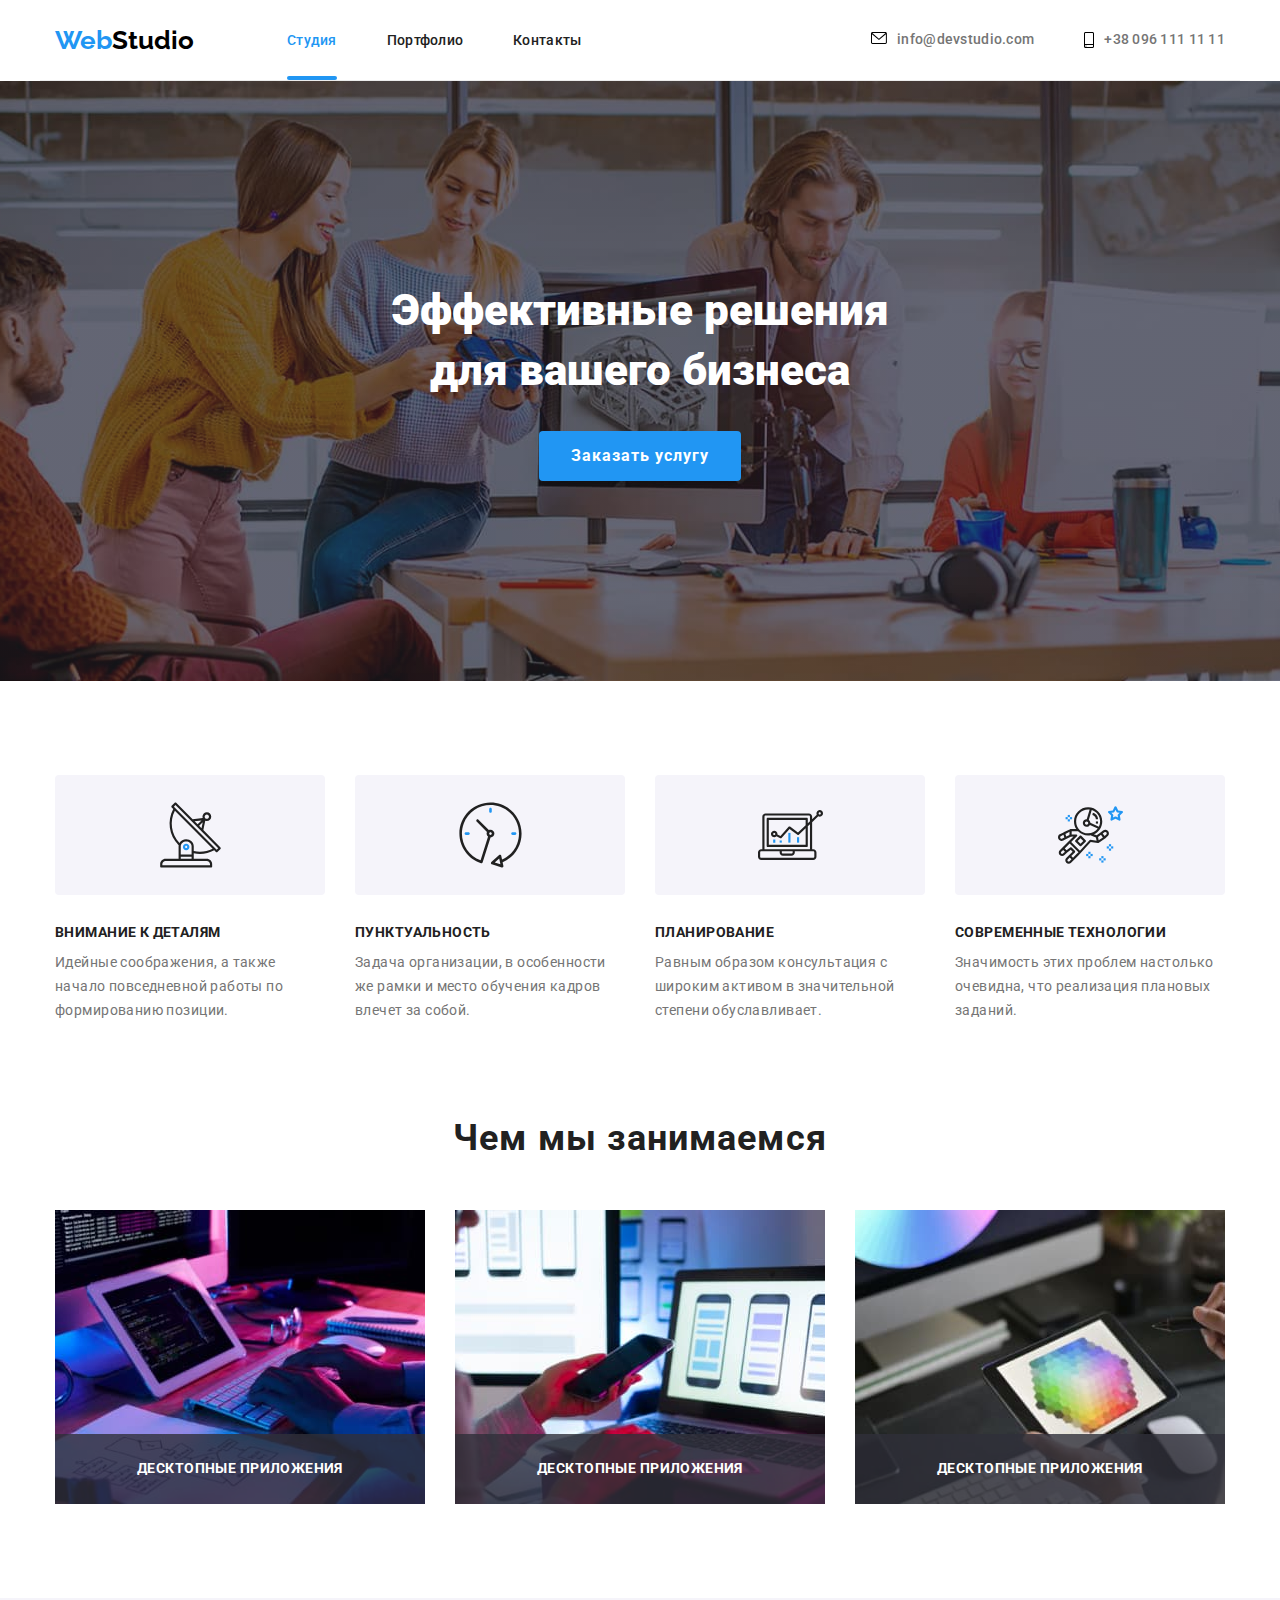
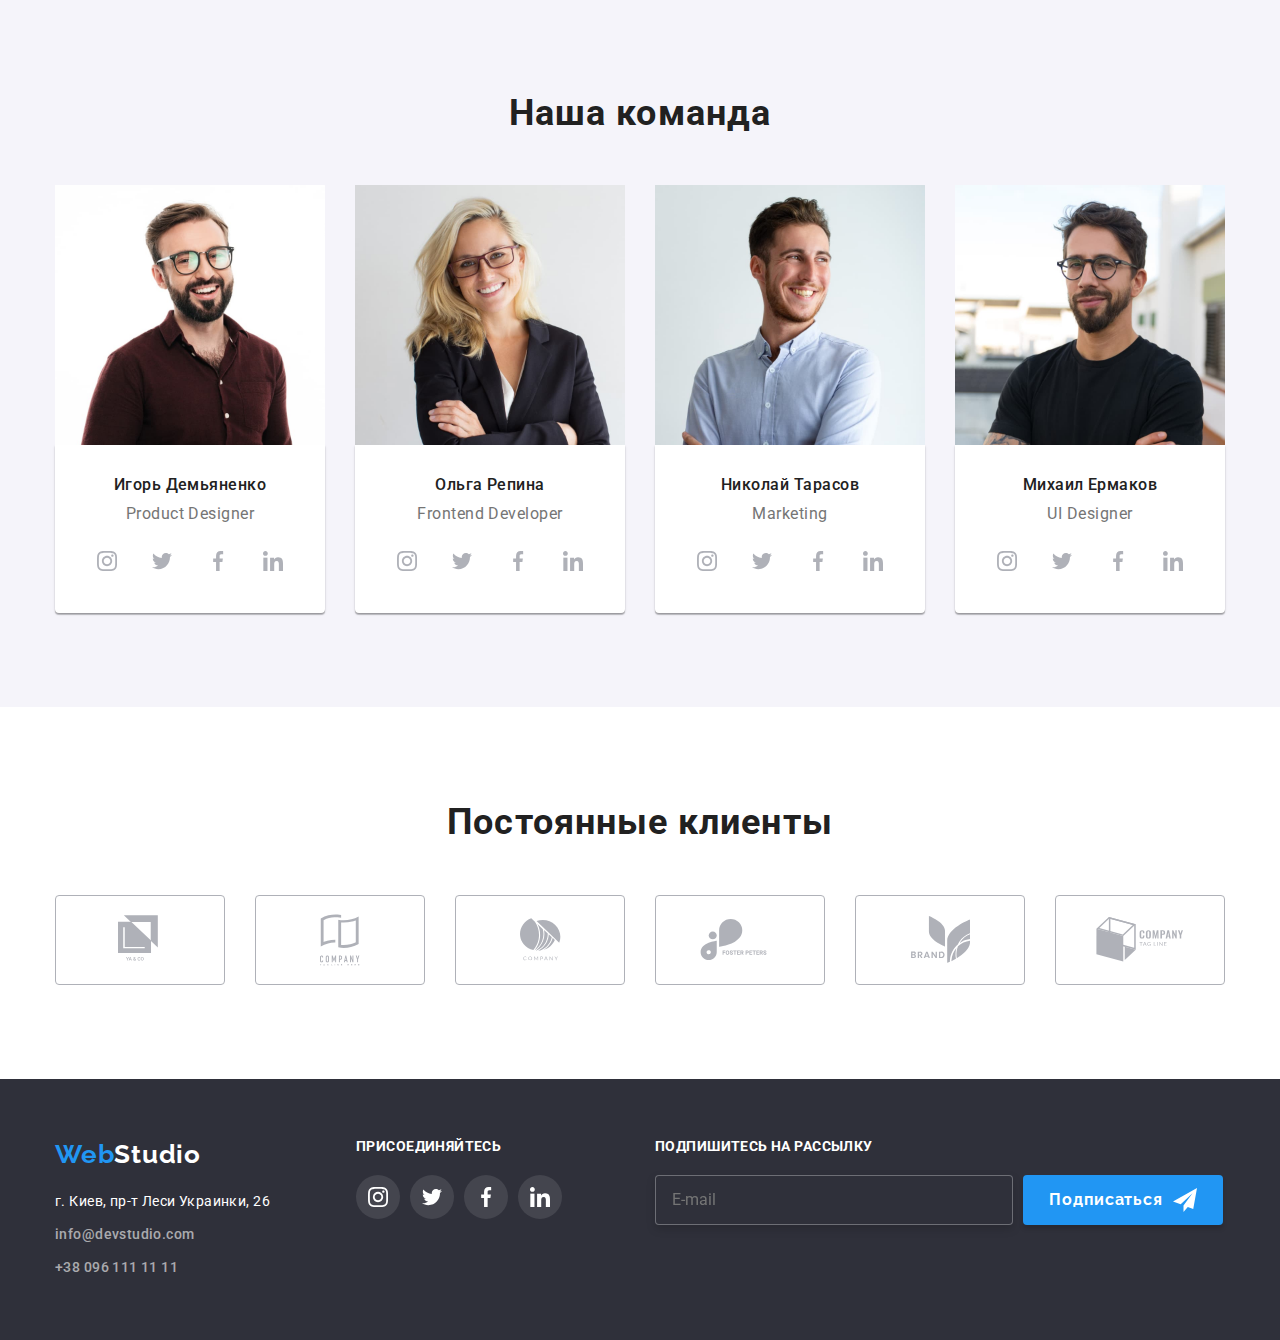
==== index.html @ 54f1629f "Initial commit" ====
<!DOCTYPE html>
<html lang="ru">
  <head>
    <meta charset="UTF-8" />
    <meta http-equiv="X-UA-Compatible" content="IE=edge" />
    <meta name="viewport" content="width=device-width, initial-scale=1.0" />
    <title>WebStudio</title>
    <link rel="stylesheet" href="./modern-normalize.css" />
    <link rel="preconnect" href="https://fonts.gstatic.com" />
    <link rel="preconnect" href="https://fonts.gstatic.com" />
    <link
      href="https://fonts.googleapis.com/css2?family=Raleway:wght@700&family=Roboto:wght@400;500;700;900&display=swap"
      rel="stylesheet"
    />
    <link rel="stylesheet" href="./css/style.css" />
  </head>
  <body>
    <!--Шапка сайта-->
    <!-- /* ====header подчеркивание=== */ -->
    <header class="page-header">
      <div class="container">
        <nav class="header-nav">
          <a href="./index.html" class="logo link">Web<span>Studio</span></a>
          <ul class="site-nav list">
            <li class="site-nav-item active"><a href="./index.html" class="link current"> Студия </a></li>
            <li class="site-nav-item"><a href="./portfolio.html" class="link"> Портфолио </a></li>
            <li class="site-nav-item"><a href="./contacts.html" class="link"> Контакты </a></li>
          </ul>
        </nav>
        <ul class="auth-nav">
          <li class="auth-nav-item">
            <a href="mailto:" class="link current">
              <svg class="icon" width="16" height="12">
                <use href="./imeges/icons.svg#mail"></use>
              </svg>
              info@devstudio.com
            </a>
          </li>
          <li class="auth-nav-item">
            <a href="tel:" class="link">
              <svg class="icon" width="10" height="16">
                <use href="./imeges/icons.svg#tell"></use>
              </svg>
              +38 096 111 11 11
            </a>
          </li>
        </ul>
      </div>
    </header>
    <!-- Основной контейнер -->
    <main>
      <!--Главный заголовок-->
      <section class="hero-section">
        <div class="container">
          <h1 class="hero-title">
            Эффективные решения <br />
            для вашего бизнеса
          </h1>
          <button type="button" class="button primary" data-modal-open>Заказать услугу</button>
        </div>
      </section>
      <!--Описание иконок-->
      <section class="section-work">
        <div class="container">
          <ul class="section-work list">
            <li class="section-work item">
              <div class="section-work-box">
                <svg class="icon" width="65" height="70">
                  <use href="./imeges/icons.svg#antenna"></use>
                </svg>
              </div>
            </li>
            <li class="section-work item">
              <div class="section-work-box">
                <svg class="icon" width="65" height="70">
                  <use href="./imeges/icons.svg#clock"></use>
                </svg>
              </div>
            </li>
            <li class="section-work item">
              <div class="section-work-box">
                <svg class="icon" width="65" height="70">
                  <use href="./imeges/icons.svg#diagram"></use>
                </svg>
              </div>
            </li>
            <li class="section-work item">
              <div class="section-work-box">
                <svg class="icon" width="65" height="70">
                  <use href="./imeges/icons.svg#astronaut"></use>
                </svg>
              </div>
            </li>
          </ul>
          <ul class="section-work list">
            <li class="section-work item">
              <div class="box">
                <h3 class="subtitle">Внимание к деталям</h3>
                <p class="text">Идейные соображения, а также начало повседневной работы по формированию позиции.</p>
              </div>
            </li>
            <li class="section-work item">
              <div class="box">
                <h3 class="subtitle">Пунктуальность</h3>
                <p class="text">Задача организации, в особенности же рамки и место обучения кадров влечет за собой.</p>
              </div>
            </li>
            <li class="section-work item">
              <div class="box">
                <h3 class="subtitle">Планирование</h3>
                <p class="text">Равным образом консультация с широким активом в значительной степени обуславливает.</p>
              </div>
            </li>
            <li class="section-work item">
              <div class="box">
                <h3 class="subtitle">Современные технологии</h3>
                <p class="text">Значимость этих проблем настолько очевидна, что реализация плановых заданий.</p>
              </div>
            </li>
          </ul>
        </div>
      </section>
      <!-- Чем мы занимаемся  -->
      <section class="section-description">
        <div class="container">
          <h2 class="title">Чем мы занимаемся</h2>
          <ul class="description-list">
            <li class="description-list-item">
              <img src="./imeges/photo1.jpg" width="370" height="294" alt="Рабочий стол програмиста" />
              <div class="box-title">
                <p class="box-title-text">Десктопные приложения</p>
              </div>
            </li>
            <li class="description-list-item">
              <img src="./imeges/photo2.jpg" width="370" height="294" alt="Разработчик мобильных приложений" />
              <div class="box-title">
                <p class="box-title-text">Десктопные приложения</p>
              </div>
            </li>
            <li class="description-list-item">
              <img src="./imeges/photo3.jpg" width="370" height="294" alt="Веб-дизайнер с планшетом" />
              <div class="box-title">
                <p class="box-title-text">Десктопные приложения</p>
              </div>
            </li>
          </ul>
        </div>
      </section>
      <!--Наша команда-->
      <section class="section-teem">
        <div class="container">
          <h2 class="title">Наша команда</h2>
          <ul class="teem-list">
            <li class="teem-list-item">
              <img class="img" src="./imeges/igor.jpg" width="270" height="260" alt="Игорь Демьяненко" />
              <div class="teem-list-wrapper">
                <h3 class="subtitle">Игорь Демьяненко</h3>
                <p class="text">Product Designer</p>
                <ul class="list">
                  <li class="item">
                    <a href="https://www.instagram.com/?hl=ru" class="link">
                      <svg class="icon" width="20" height="20">
                        <use href="./imeges/icons.svg#instagram"></use>
                      </svg>
                    </a>
                  </li>
                  <li class="item">
                    <a href="https://twitter.com/?lang=ru" class="link">
                      <svg class="icon" width="20" height="20">
                        <use href="./imeges/icons.svg#twitter"></use>
                      </svg>
                    </a>
                  </li>
                  <li class="item">
                    <a href="https://www.facebook.com/profile.php?id=100006098501438" class="link">
                      <svg class="icon" width="20" height="20">
                        <use href="./imeges/icons.svg#facebook"></use>
                      </svg>
                    </a>
                  </li>
                  <li class="item">
                    <a href="https://www.linkedin.com/learning?trk=homepage-learning_nav-header-logo" class="link">
                      <svg class="icon" width="20" height="20">
                        <use href="./imeges/icons.svg#linkedin"></use>
                      </svg>
                    </a>
                  </li>
                </ul>
              </div>
            </li>
            <li class="teem-list-item">
              <img class="img" src="./imeges/olga.jpg" width="270" height="260" alt="Ольга Репина" />
              <div class="teem-list-wrapper">
                <h3 class="subtitle">Ольга Репина</h3>
                <p class="text">Frontend Developer</p>
                <ul class="list">
                  <li class="item">
                    <a href="" class="link">
                      <svg class="icon" width="20" height="20">
                        <use href="./imeges/icons.svg#instagram"></use>
                      </svg>
                    </a>
                  </li>
                  <li class="item">
                    <a href="" class="link">
                      <svg class="icon" width="20" height="20">
                        <use href="./imeges/icons.svg#twitter"></use>
                      </svg>
                    </a>
                  </li>
                  <li class="item">
                    <a href="" class="link">
                      <svg class="icon" width="20" height="20">
                        <use href="./imeges/icons.svg#facebook"></use>
                      </svg>
                    </a>
                  </li>
                  <li class="item">
                    <a href="" class="link">
                      <svg class="icon" width="20" height="20">
                        <use href="./imeges/icons.svg#linkedin"></use>
                      </svg>
                    </a>
                  </li>
                </ul>
              </div>
            </li>
            <li class="teem-list-item">
              <img class="img" src="./imeges/nickolay.jpg" width="270" height="260" alt="Николай Тарасов" />
              <div class="teem-list-wrapper">
                <h3 class="subtitle">Николай Тарасов</h3>
                <p class="text">Marketing</p>
                <ul class="list">
                  <li class="item">
                    <a href="" class="link">
                      <svg class="icon" width="20" height="20">
                        <use href="./imeges/icons.svg#instagram"></use>
                      </svg>
                    </a>
                  </li>
                  <li class="item">
                    <a href="" class="link">
                      <svg class="icon" width="20" height="20">
                        <use href="./imeges/icons.svg#twitter"></use>
                      </svg>
                    </a>
                  </li>
                  <li class="item">
                    <a href="" class="link">
                      <svg class="icon" width="20" height="20">
                        <use href="./imeges/icons.svg#facebook"></use>
                      </svg>
                    </a>
                  </li>
                  <li class="item">
                    <a href="" class="link">
                      <svg class="icon" width="20" height="20">
                        <use href="./imeges/icons.svg#linkedin"></use>
                      </svg>
                    </a>
                  </li>
                </ul>
              </div>
            </li>
            <li class="teem-list-item">
              <img class="img" src="./imeges/misha.jpg" width="270" height="260" alt="Михаил Ермаков" />
              <div class="teem-list-wrapper">
                <h3 class="subtitle">Михаил Ермаков</h3>
                <p class="text">UI Designer</p>
                <ul class="list">
                  <li class="item">
                    <a href="" class="link">
                      <svg class="icon" width="20" height="20">
                        <use href="./imeges/icons.svg#instagram"></use>
                      </svg>
                    </a>
                  </li>
                  <li class="item">
                    <a href="" class="link">
                      <svg class="icon" width="20" height="20">
                        <use href="./imeges/icons.svg#twitter"></use>
                      </svg>
                    </a>
                  </li>
                  <li class="item">
                    <a href="" class="link">
                      <svg class="icon" width="20" height="20">
                        <use href="./imeges/icons.svg#facebook"></use>
                      </svg>
                    </a>
                  </li>
                  <li class="item">
                    <a href="" class="link">
                      <svg class="icon" width="20" height="20">
                        <use href="./imeges/icons.svg#linkedin"></use>
                      </svg>
                    </a>
                  </li>
                </ul>
              </div>
            </li>
          </ul>
        </div>
      </section>
      <!-- Постоянные клиенты -->
      <section class="section-clients">
        <div class="container">
          <h2 class="title">Постоянные клиенты</h2>
          <ul class="list">
            <li class="item">
              <a href="" class="link">
                <svg class="icon" width="44" height="49">
                  <use href="./imeges/icons.svg#logo1"></use>
                </svg>
              </a>
            </li>
            <li class="item">
              <a href="" class="link">
                <svg class="icon" width="40" height="52">
                  <use href="./imeges/icons.svg#logo2"></use>
                </svg>
              </a>
            </li>
            <li class="item">
              <a href="" class="link">
                <svg class="icon" width="41" height="43">
                  <use href="./imeges/icons.svg#logo3"></use>
                </svg>
              </a>
            </li>
            <li class="item">
              <a href="" class="link">
                <svg class="icon" width="80" height="42">
                  <use href="./imeges/icons.svg#logo4"></use>
                </svg>
              </a>
            </li>
            <li class="item">
              <a href="" class="link">
                <svg class="icon" width="59" height="47">
                  <use href="./imeges/icons.svg#logo5"></use>
                </svg>
              </a>
            </li>
            <li class="item">
              <a href="" class="link">
                <svg class="icon" width="88" height="45">
                  <use href="./imeges/icons.svg#logo6"></use>
                </svg>
              </a>
            </li>
          </ul>
        </div>
      </section>
    </main>
    <!-- Футер -->
    <footer class="page-footer">
      <div class="container">
        <div class="address-box">
          <a href="./index.html" class="logo link">Web<span>Studio</span></a>
          <address class="address-footer">г. Киев, пр-т Леси Украинки, 26</address>
          <ul class="auth-nav-footer list">
            <li class="auth-nav item"><a href="mailto:" class="link"> info@devstudio.com </a></li>
            <li class="auth-nav item"><a href="tel:" class="link"> +38 096 111 11 11 </a></li>
          </ul>
        </div>
        <div class="link-box">
          <p class="text">присоединяйтесь</p>
          <ul class="list">
            <li class="item">
              <a href="" class="link">
                <svg class="icon" width="20" height="20">
                  <use href="./imeges/icons.svg#instagram"></use>
                </svg>
              </a>
            </li>
            <li class="item">
              <a href="" class="link">
                <svg class="icon" width="20" height="20">
                  <use href="./imeges/icons.svg#twitter"></use>
                </svg>
              </a>
            </li>
            <li class="item">
              <a href="" class="link">
                <svg class="icon" width="20" height="20">
                  <use href="./imeges/icons.svg#facebook"></use>
                </svg>
              </a>
            </li>
            <li class="item">
              <a href="" class="link">
                <svg class="icon" width="20" height="20">
                  <use href="./imeges/icons.svg#linkedin"></use>
                </svg>
              </a>
            </li>
          </ul>
        </div>
        <div class="footer-mail">
          <h2 class="footer-mail-text">Подпишитесь на рассылку</h2>
          <form class="footer-form-imput">
            <div class="footer-mail-imput-button">
              <label>
                <input class="footer-mail-imput" type="text" name="username" placeholder="E-mail" />
              </label>
            </div>
            <div>
              <button type="submit" class="footer-form-btn">
                <span>Подписаться</span>
                <svg class="icon-footer-btn" width="24" height="24">
                  <use href="./imeges/icons.svg#icon-icon-send"></use>
                </svg>
              </button>
            </div>
          </form>
        </div>
      </div>
    </footer>

    <!-- ========== -->
    <div class="backdrop is-hidden" data-modal>
      <div class="modal">
        <button type="button" class="modal-close-btn" data-modal-close>
          <svg class="icon" width="18" height="18">
            <use href="./svg/sprite.svg#icon-close-black-18dp-2-1"></use>
          </svg>
        </button>
        <form class="modal-form">
          <span class="modal-text">Оставьте свои данные, мы вам перезвоним</span>
          <label class="modal-form-field">
            Имя
            <span class="modal-form-input-wrapper">
              <input name="user-name" class="modal-form-input" type="text" />
              <svg class="modal-form-icon">
                <use href="./imeges/icons.svg#icon-menform"></use>
              </svg>
            </span>
          </label>
          <label class="modal-form-field">
            Телефон
            <span class="modal-form-input-wrapper">
              <input name="user-phone" class="modal-form-input" type="tel" />
              <svg class="modal-form-icon">
                <use href="./imeges/icons.svg#icon-telform"></use>
              </svg>
            </span>
          </label>
          <label class="modal-form-field">
            Почта
            <span class="modal-form-input-wrapper">
              <input name="email" class="modal-form-input" type="email" />
              <svg class="modal-form-icon">
                <use href="./imeges/icons.svg#icon-mainform"></use>
              </svg>
            </span>
          </label>
          <label class="modal-form-field">
            Комментарий
            <textarea name="user-message" class="modal-form-message" placeholder="Введите текст"></textarea>
          </label>

          <div class="box-all">
            <input id="user-term" type="checkbox" name="user-term" class="modal-form-term visually-hidden" />
            <label class="modal-form-term-desc" for="user-term">
              Соглашаюсь с рассылкой и принимаю
              <a href="" class="modal-form-term-desc-link">Условия договора</a>
            </label>
          </div>

          <button type="submit" class="modal-form-btn">Отправить</button>
        </form>
      </div>
    </div>
    <script src="./js/modal.js"></script>
  </body>
</html>
---- css/style.css ----
:root {
  --primery-color-text: #757575;
  --title-text-color: #212121;
  --link-color: #212121;
  --bg-link-color: #f5f4fa;
  --hover-link-color: #ffffff;
  --bg-hover-link-color: #2196f3;
  --accent-color: #2196f3;
}

/* общие стили */
body {
  background-color: #ffffff;
  color: var(--primery-color-text);
  font-family: 'Roboto', sans-serif;
  font-style: normal;
}

h1,
h2,
h3,
h4,
h5,
h6,
p {
  margin: 0;
}

ul,
ol {
  margin: 0;
  padding: 0;
}

.link {
  text-decoration: none;
}

.list {
  list-style: none;
}

img {
  display: block;
}

button {
  cursor: pointer;
  font-family: inherit;
  color: var(--link-color);
  background: var(--bg-link-color);
  font-family: 'Roboto', sans-serif;
  border: 0px;
}

li {
  list-style: none;
}

a:hover {
  text-decoration: none;
}

.container {
  width: 1200px;
  margin: 0 auto;
  padding: 0 15px;
}

.visually-hidden {
  position: absolute !important;
  clip: rect(1px 1px 1px 1px);
  clip: rect(1px, 1px, 1px, 1px);
  padding: 0 !important;
  border: 0 !important;
  height: 1px !important;
  width: 1px !important;
  overflow: hidden;
}

/* =============header====== */
.page-header .container {
  display: flex;
  justify-content: space-between;
  align-items: center;
  /* padding-top: 24px;
  padding-bottom: 24px; */
  border-bottom: 1px solid #ECECEC;
}

.auth-nav .icon {
  display: flex;
  margin-right: 10px;
}

.auth-nav .link {
  display: flex;
}

.container .header-nav {
  display: flex;
  align-items: center;
}

.auth-nav .auth-nav-item {
  display: flex;
}

.site-nav-item:not(:last-child) {
  margin-right: 50px;
}

.auth-nav-item:not(:first-child) {
  margin-left: 50px;
}

.page-header .header-nav {
  display: flex;
}

.page-header .site-nav {
  display: flex;
}

.page-header .auth-nav  {
  display: flex;
}
.site-nav-item {
  position: relative;
  padding: 31px 0;
}
/* ====header подчеркивание=== */
.site-nav-item.active::after {
  content: "";
  position: absolute;
  bottom: 0;
  /* top: 100%; */
  left: 0;
  width: 100%;
  height: 4px;
  background-color: #2196f3;
  border-radius: 4px;
}


.page-header .logo {
  color: #2196f3;
  font-family: "Raleway", sans-serif;
  font-weight: bold;
  font-size: 26px;
  line-height: 1.19;
  margin-right: 93px;
}

.page-header .logo span {
  color: black;
  font-family: "Raleway", sans-serif;
}

.site-nav .link {
  color: var(--link-color);
  font-weight: 500;
  font-size: 14px;
  line-height: 1.06;
  letter-spacing: 0.02em;
}

.site-nav .link:hover,
.site-nav .link:focus {
  color: var(--accent-color);
}

.site-nav .link.current {
  color: var(--accent-color);
}

.auth-nav .link {
  color: #757575;
  font-weight: 500;
  font-size: 14px;
  line-height: 1.06;
  letter-spacing: 0.02em;
}

.auth-nav .link:hover,
.auth-nav .link:focus {
  color: var(--accent-color);
}

.auth-nav .link:hover,
.auth-nav .link:focus {
  fill: var(--accent-color);
}

/* ===========Футер====== */
.page-footer {
  background: #2f303a;
}

.page-footer .container {
  display: flex;
  padding-top: 60px;
  padding-bottom: 60px;
}

.page-footer .address-box {
  margin-right: 86px;
}

.link-box .list {
  display: flex;
}


.link-box .link {
  display: flex;
  display: flex;
  width: 44px;
  height: 44px;
  justify-content: center;
  align-items: center;
  background-color: rgba(255, 255, 255, 0.1);
  border-radius: 50%;
  transition: all 250ms cubic-bezier(0.4, 0, 0.2, 1);
}

.link-box .link:hover,
.link-box .link:focus {
  background-color: var(--accent-color);
}
.link-box {
  margin-right: 93px;
}

.link-box .icon {
  fill: #FFFFFF;
  }

.link-box .item:not(:last-child) {
  margin-right: 10px;
}

.link-box .text {
  font-weight: bold;
  font-size: 14px;
  line-height: 1.14;
  letter-spacing: 0.03em;
  text-transform: uppercase;
  color: #FFFFFF;
  margin-bottom: 20px;
}

.page-footer .auth-nav.item:not(:last-child) {
  margin-bottom: 9px;
}

.page-footer .address-footer {
  font-style: normal;
  font-size: 14px;
  line-height: 1.71;
  letter-spacing: 0.03em;
  color: #ffffff;
  margin-bottom: 9px;
}

.page-footer .link {
  font-size: 14px;
  line-height: 1.71;
  letter-spacing: 0.03em;
  color: rgba(255, 255, 255, 0.6);
}

.auth-nav-footer .link:hover,
.auth-nav-footer .link:focus {
  color: var(--accent-color);
}

.page-footer .logo {
  display: block;
  font-family: "Raleway",
  sans-serif;
  font-weight: bold;
  font-size: 26px;
  line-height: 1.2;
  letter-spacing: 0.03em;
  color: #2196f3;
  margin-bottom: 20px;
}

.page-footer span {
  color: #ffffff;
  font-family: "Raleway", sans-serif;
}

/* ====Основной контент студия=====*/

/* ======Главный заголовок =======*/
.hero-section {
  background-color: #2f303a;
  background-image:linear-gradient(rgba(47, 48, 58, 0.4),
  rgba(47, 48, 58, 0.4)), url("../imeges/bg-hero.jpg");
  background-repeat: no-repeat;
  background-position: center;
}

.hero-section .container {
  padding-top: 200px;
  padding-bottom: 200px;
}

.container .button.primary {
  display: block;
  margin-top: 30px;
  margin-left: auto;
  margin-right: auto;
}

.hero-section .hero-title {
  font-style: normal;
  font-weight: 900;
  font-size: 44px;
  line-height: 1.36;
  text-align: center;
  color: #ffffff;
}

.button.primary {
  font-family: "Roboto", sans-serif;
  font-style: normal;
  font-weight: 700;
  font-size: 16px;
  line-height: 1.87;
  letter-spacing: 0.06em;
  color: var(--hover-link-color);
  background: var(--accent-color);
  box-shadow: 0px 4px 4px rgba(0, 0, 0, 0.15);
  border: 0px;
  border-radius: 4px;
  padding: 10px 32px;
  transition: all 250ms cubic-bezier(0.4, 0, 0.2, 1);
}
/* =======Главный заголовок =======*/



/* =====Описание деятельности======== */
.section-work .section-work-box {
  display: flex;
  justify-content:center;
  align-items: center;
  width: 270px;
  height: 120px;
  background: #F5F4FA;
  border-radius: 4px;
  margin-bottom: 30px;
}
.section-work .container {
  padding-bottom: 94px;
  padding-top: 94px;
}

.section-work .section-work.list {
  display: flex;
  justify-content:space-between;
  align-items: center;
}

.section-work .section-work.item {
  width: 270px;
}

.section-work .subtitle {
  font-weight: 700;
  font-size: 14px;
  line-height: 1.14;
  letter-spacing: 0.03em;
  text-transform: uppercase;
  color: var(--title-text-color);
  margin-bottom: 10px;
}

.section-work .text {
  font-size: 14px;
  line-height: 1.71;
  letter-spacing: 0.03em;
  color: var(--primery-color-text);
}
/* =======Описание иконок========= */



/* ============Чем мы занимаемся====== */
/* ========анимацмя =========== */
.box-title {
  position: absolute;
  padding: 27px 0;
  color: #FFFFFF;
  background: rgba(47, 48, 58, 0.8);
  width: 100%;
  bottom: 0;

}

.description-list-item {
  position: relative;
}

.section-description .description-list {
  display: flex;
  justify-content:space-between;
  padding-bottom: 94px;
}

.box-title-text {
  font-weight: 700;
  font-size: 14px;
  line-height: 1.14;
  text-align: center;
  letter-spacing: 0.03em;
  text-transform: uppercase;
  }

/* ======анимация======== */
.section-description .title {
  font-weight: 700;
  font-size: 36px;
  line-height: 1.2;
  text-align: center;
  letter-spacing: 0.03em;
  color: var(--title-text-color);
  margin-bottom: 50px;
}
/* =========Чем мы занимаемся====== */



/* ==========Наша команда============= */
.section-teem {
  background-color: #F5F4FA;
}

.section-teem .container {
  padding-top: 94px;
  padding-bottom: 94px;
}

.section-teem .teem-list-wrapper{
  background: #FFFFFF;
  box-shadow: 0px 1px 3px rgba(0, 0, 0, 0.12),
  0px 1px 1px rgba(0, 0, 0, 0.14),
  0px 2px 1px rgba(0, 0, 0, 0.2);
  border-radius: 0px 0px 4px 4px;
}

.section-teem .teem-list-wrapper {
  padding: 30px;
}

.teem-list-wrapper .icon {
  fill: #afb1b8;
}

.teem-list-wrapper .list {
  display: flex;
  justify-content: space-between;
}


.teem-list-wrapper .item:hover .icon {
  fill: #FFFFFF;
}

.teem-list-wrapper .link:hover {
  background-color: var(--accent-color);
}

.teem-list-wrapper .link:focus {
  background-color: var(--accent-color);
}

.teem-list-wrapper .item:focus .icon {
    fill: #FFFFFF;
}

.teem-list-wrapper .link {
  display: flex;
  width: 44px;
  height: 44px;
  justify-content: center;
  align-items: center;
  border-radius: 50%;
  transition: all 250ms cubic-bezier(0.4, 0, 0.2, 1);
}

.section-teem .teem-list {
  display: flex;
  justify-content: space-between;
  flex-wrap: wrap;
}

.section-teem .title {
  font-weight: 700;
  font-size: 36px;
  line-height: 1.2;
  text-align: center;
  letter-spacing: 0.03em;
  color: var(--title-text-color);
  margin-bottom: 50px;
}

.section-teem .subtitle {
  font-weight: 500;
  font-size: 16px;
  line-height: 1.2;
  letter-spacing: 0.03em;
  color: var(--title-text-color);
  margin-bottom: 10px;
  text-align: center;
}

.section-teem .text {
  font-weight: 400;
  font-size: 16px;
  line-height: 1.2;
  letter-spacing: 0.03em;
  color: var(--primery-color-text);
  text-align: center;
  margin-bottom: 16px;
}
/*=============Наша команда========= */



/* =====Постоянные клиенты===== */

.section-clients .list {
  display: flex;
  justify-content: space-between;
}

.section-clients .item{
  display: flex;
}

.section-clients .icon {
  fill:#afb1b8;
  transition: all 250ms cubic-bezier(0.4, 0, 0.2, 1);

}

.section-clients .link:hover {
  border: 1px solid var(--accent-color);
  }

.section-clients .link:hover .icon {
  fill: var(--accent-color);transition: all 250ms cubic-bezier(0.4, 0, 0.2, 1);

  
}

.section-clients .link:focus {
  border: 1px solid var(--accent-color);
  
}

.section-clients .link:focus .icon {
  fill: var(--accent-color);
  
  }

.section-clients .link {
  display: flex;
  width: 170px;
  height: 90px;
  justify-content: center;
  align-items: center;
  border: 1px solid #AFB1B8;
  border-radius: 4px;
  transition: all 250ms cubic-bezier(0.4, 0, 0.2, 1);
}

.section-clients .container {
  margin-bottom: 94px;
  margin-top: 94px;
}

.section-clients .title {
  font-weight: 700;
  font-size: 36px;
  line-height: 1.2;
  text-align: center;
  letter-spacing: 0.03em;
  color: var(--title-text-color);
  margin-bottom: 50px;
  }
/* ========Постоянные клиенты==== */











/* ===Контент Портфолио===== */

/* ======Фильтр портфолио============ */

.portfolio-filter .portfolio-filter-list {
  display: flex;
  justify-content: center;
}

.portfolio-filter .container {
  margin-top: 94px;
  margin-bottom: 50px;
}

.portfolio-filter .portfolio-filter-list-item:not(:last-child) {
  margin-right: 8px;
}

.button.secondary {
  font-weight: 500;
  font-size: 16px;
  line-height: 1.62;
  text-align: center;
  border-radius: 4px;
  color: var(--link-color);
  background: var(--bg-link-color);
  border: 0px;
  padding: 6px 22px;
  transition: all 250ms cubic-bezier(0.4, 0, 0.2, 1);
}

.button.secondary:hover,
.button.secondary:focus {
  background: var(--accent-color);
  box-shadow: 0px 3px 1px rgba(0, 0, 0, 0.1), 0px 1px 2px rgba(0, 0, 0, 0.08),
    0px 2px 2px rgba(0, 0, 0, 0.12);
  color: var(--hover-link-color);
}
/* ======Фильтр портфолио======== */




/* ========Карточки========== */
/* ======АНИМАЦИЯ КАРТОЧЕК ПОРТФОЛИО */

.wrapper {
  position: relative;
  overflow: hidden;
}

a:hover .portfolio-work-wrapper,
a:focus .portfolio-work-wrapper {
  transform: translateY(0);
  
}
.portfolio-work-wrapper {
  display: flex;
  top: 0;
  width: 100%;
  height: 294px;
  position: absolute;
  font-weight: 400;
  font-size: 18px;
  line-height: 1.55;
  padding: 0 24px;
  color: var(--hover-link-color);
  background-color: rgba(33, 155, 243, 0.9);
  transition: all 250ms cubic-bezier(0.4, 0, 0.2, 1);
  transform: translateY(100%); 
  align-items: center;
}
.line {
  padding: 20px 24px;
  border: 1px solid #EEEEEE;
  border-top: none;

}

/* =====АНИМАЦИЯ КАРТОЧЕК ПОРТФОЛИО КОНЕЦ== */

.portfolio-work .portfolio-work-list {
  display: flex;
  flex-wrap: wrap;
  margin-top: -30px;
  margin-left: -30px;
}

.portfolio-work .portfolio-work-list-item:hover,
.portfolio-work .portfolio-work-list-item:hover {
  box-shadow: 0px 1px 1px rgba(0, 0, 0, 0.12),
  0px 4px 4px rgba(0, 0, 0, 0.06),
  1px 4px 6px rgba(0, 0, 0, 0.16);
}

.portfolio-work .portfolio-work-list-item {
  display: block;
  margin-top: 30px;
  margin-left: 30px;
  width: calc(100% / 3 - 30px);
  position: relative;
}
.portfolio-work {
  padding: 94px 0;

}

.portfolio-work .portfolio-work-wrapper {
  padding: 20px 24px;
  border: 1px solid #EEEEEE;
  border-top: none;
}

.portfolio-work .subtitle {
  font-weight: 700;
  font-size: 18px;
  line-height: 2;
  letter-spacing: 0.06em;
  color: var(--title-text-color);
  margin-bottom: 4px;
}

.portfolio-work .text {
  font-family: Roboto;
  font-style: normal;
  font-weight: normal;
  font-size: 16px;
  line-height: 1.87;
  letter-spacing: 0.03em;
  color: var(--primery-color-text);
}
 /* ========Карточки==== */


 /* ======АНИМАЦИЯ КНОПКИ====== */
  .backdrop {
   position: fixed;
   top: 0;
   left: 0;
   width: 100vw;
   height: 100vh;
   background-color: rgba(0, 0, 0, 0.5); 
   transition: all 500ms linear;
   } 

  .modal {
    background-color: #FFFFFF;
    position: absolute;
    top: 50%;
    left: 50%;
    transform: translate(-50%, -50%);
    width: 528px;
    height: 581px;
    background: #FFFFFF;
    box-shadow: 0px 1px 3px rgba(0, 0, 0, 0.12),
    0px 1px 1px rgba(0, 0, 0, 0.14),
    0px 2px 1px rgba(0, 0, 0, 0.2);
    border-radius: 4px;
  }
  .modal-close-btn {
    position: absolute;
    top: 8px;
    right: 8px;
    width: 30px;
    height: 30px;
    background-color: #FFFFFF;
    border: 1px solid rgba(0, 0, 0, 0.1);
    border-radius: 50%;
    cursor: pointer;
    display: flex;
    justify-content: center;
    align-items: center; 
}
 .modal-close-btn:hover,
 .modal-close-btn:focus {
   fill: var(--bg-hover-link-color);
 }

  .is-hidden {
    opacity: 0;
    pointer-events: none;
  }
  /* ====АНИМАЦИЯ КНОПКИ КОНЕЦ===== */

  /* ========кнопка формы===== */

.modal-text {
  font-weight: 700;
  font-size: 20px;
  line-height: 23px;
  text-align: center;
  letter-spacing: 0.03em;
  margin-bottom: 12px;

  color: #212121;
}

  .backdrop {
    position: fixed;
    top: 0;
    left: 0;
    width: 100vw;
    height: 100vh;
    background-color: rgba(0, 0, 0, 0.5);

    transition: all 500ms linear;
  }

  .modal {
    position: absolute;
    top: 50%;
    left: 50%;
    transform: translate(-50%, -50%);
    width: 528px;
    height: 581px;
    background-color: #ffffff;
    box-shadow: 0px 1px 3px rgba(0, 0, 0, 0.12), 0px 1px 1px rgba(0, 0, 0, 0.14),
      0px 2px 1px rgba(0, 0, 0, 0.2);
    border-radius: 4px;
    padding: 40px;
  }

  .modal-close-btn {
    position: absolute;
    top: 8px;
    right: 8px;
    width: 30px;
    height: 30px;
    background-color: #FFFFFF;
    border: 1px solid rgba(0, 0, 0, 0.1);
    border-radius: 50%;
    cursor: pointer;
    display: flex;
    justify-content: center;
    align-items: center;
    cursor: pointer;
    
  }

  .is-hidden {
    opacity: 0;
    visibility: hidden;
    pointer-events: none;
  }

  .modal-form {
    display: flex;
    flex-direction: column;
    
  }

  .modal-form-field {
   margin: 5px;
   font-family: Roboto;
   font-style: normal;
   font-weight: normal;
   font-size: 12px;
   line-height: 1.7;
  letter-spacing: 0.01em;
  color: #757575;
  }

  .modal-form-input:hover {
    
  }

  .modal-form-input {
    width: 100%;
    height: 40px;
    border: 1px solid rgba(33, 33, 33, 0.2);
    border-radius: 4px;
    padding-left: 42px;

    transition: border-color 250ms linear;
  }

  .modal-form-input:focus {
    outline: none;
    border-color: var(--accent-color);
  }

  .modal-form-input-wrapper {
    display: block;
    position: relative;
    margin-top: 4px;
  }

  .modal-form-icon {
    position: absolute;
    top: 50%;
    left: 12px;
    transform: translateY(-50%);
    display: block;
    width: 13px;
    height: 13px;
    transition: background-color 250ms linear;
  }
   /* .modal-form-icon:hover {
     fill: var(--bg-hover-link-color);
   } */

   .modal-form-input:focus + .modal-form-icon,
   .modal-form-input:hover + .modal-form-icon {
    fill: var(--bg-hover-link-color);
  }

  .modal-form-message {
    width: 100%;
    height: 120px;
    border: 1px solid rgba(33, 33, 33, 0.2);
    border-radius: 4px;
    padding: 12px 16px;
    resize: none;

    transition: border-color 250ms linear;
  }

  .modal-form-message:focus {
    outline: none;
    border-color: var(--accent-color);
    }

  .modal-form-term-desc {
    display: flex;
    align-items: center;
    font-style: 400;
    font-weight: 400;
    font-size: 14px;
    line-height: 1.7;
    letter-spacing: 0.03em;
    color: #757575;
   }
  
  
  .box-all a {
    font-style: 400;
    font-weight: 400;
    font-size: 14px;
    line-height: 1.1;
    letter-spacing: 0.03em;
    }
  

  .modal-form-term-desc-link {
    margin-left: 5px;
    color: var(--accent-color);
    font-style: 400;
    font-weight: 400;
    font-size: 14px;
    line-height: 1.1;
    letter-spacing: 0.03em;
  }

  .modal-form-term:checked + .modal-form-term-desc::before {
   background:#2196F3 url(../svg/galochka.svg);
   outline: none;
   background-repeat: no-repeat;
   } 
   
  .modal-form-term-desc::before{
    display: block;
    content: "";
    height: 16px;
    width: 16px;
    outline: 1px solid #000000;
    margin-right: 10px;
  }
  .modal-form-btn {
   font-style: normal;
   font-weight: 700;
   font-size: 16px;
   line-height: 1.87;
   letter-spacing: 0.06em;
   color: var(--hover-link-color);
   background: var(--accent-color);
   box-shadow: 0px 4px 4px rgba(0, 0, 0, 0.15);
   border: 0px;
   border-radius: 4px;
   width: 200px;
   height: 50px;
   transition: all 250ms cubic-bezier(0.4, 0, 0.2, 1);
   display: flex;
   justify-content: center;
   align-items: center;
   margin: 30px auto 0;

  }

  .box-all {
    display: flex;
    justify-content: center;
    align-items: center;
    

  }
  /* ===========кнопки формы конец======= */

  /* =====footer form mail======= */
    .footer-mail {
    position: relative;
    border-radius: 4px;
    }

   .footer-mail-text {
    padding-bottom: 20px;
    font-weight: bold;
    font-size: 14px;
    line-height: 1.14;
    letter-spacing: 0.03em;
    text-transform: uppercase;
    color: #FFFFFF;
    }

    .footer-form-btn {
      font-style: normal;
      font-weight: 700;
      font-size: 16px;
      line-height: 1.87;
      letter-spacing: 0.06em;
      color: var(--hover-link-color);
      background: var(--accent-color);
      box-shadow: 0px 4px 4px rgba(0, 0, 0, 0.15);
      border: 0px;
      border-radius: 4px;
      width: 200px;
      height: 50px;
      transition: all 250ms cubic-bezier(0.4, 0, 0.2, 1);
      display: flex;
      justify-content: center;
      align-items: center;
      
    }
  
    .footer-mail-imput {
    display: flex;
    overflow: hidden;
    border: 1px solid rgba(255, 255, 255, 0.3);
    box-sizing: border-box;
    filter: drop-shadow(0px 4px 4px rgba(0, 0, 0, 0.15));
    border-radius: 4px;
    background: #2F303A;
    width: 358px;
    height: 50px;
    padding-left: 16px;
    }

  .footer-mail-imput-button {
    display: flex;
    margin-right: 10px;
    }
    .footer-form-imput {
      display: flex;
      justify-content: center;
      align-items: center;
      
    }
    .icon-footer-btn {
      
      margin-left: 10px;

    }
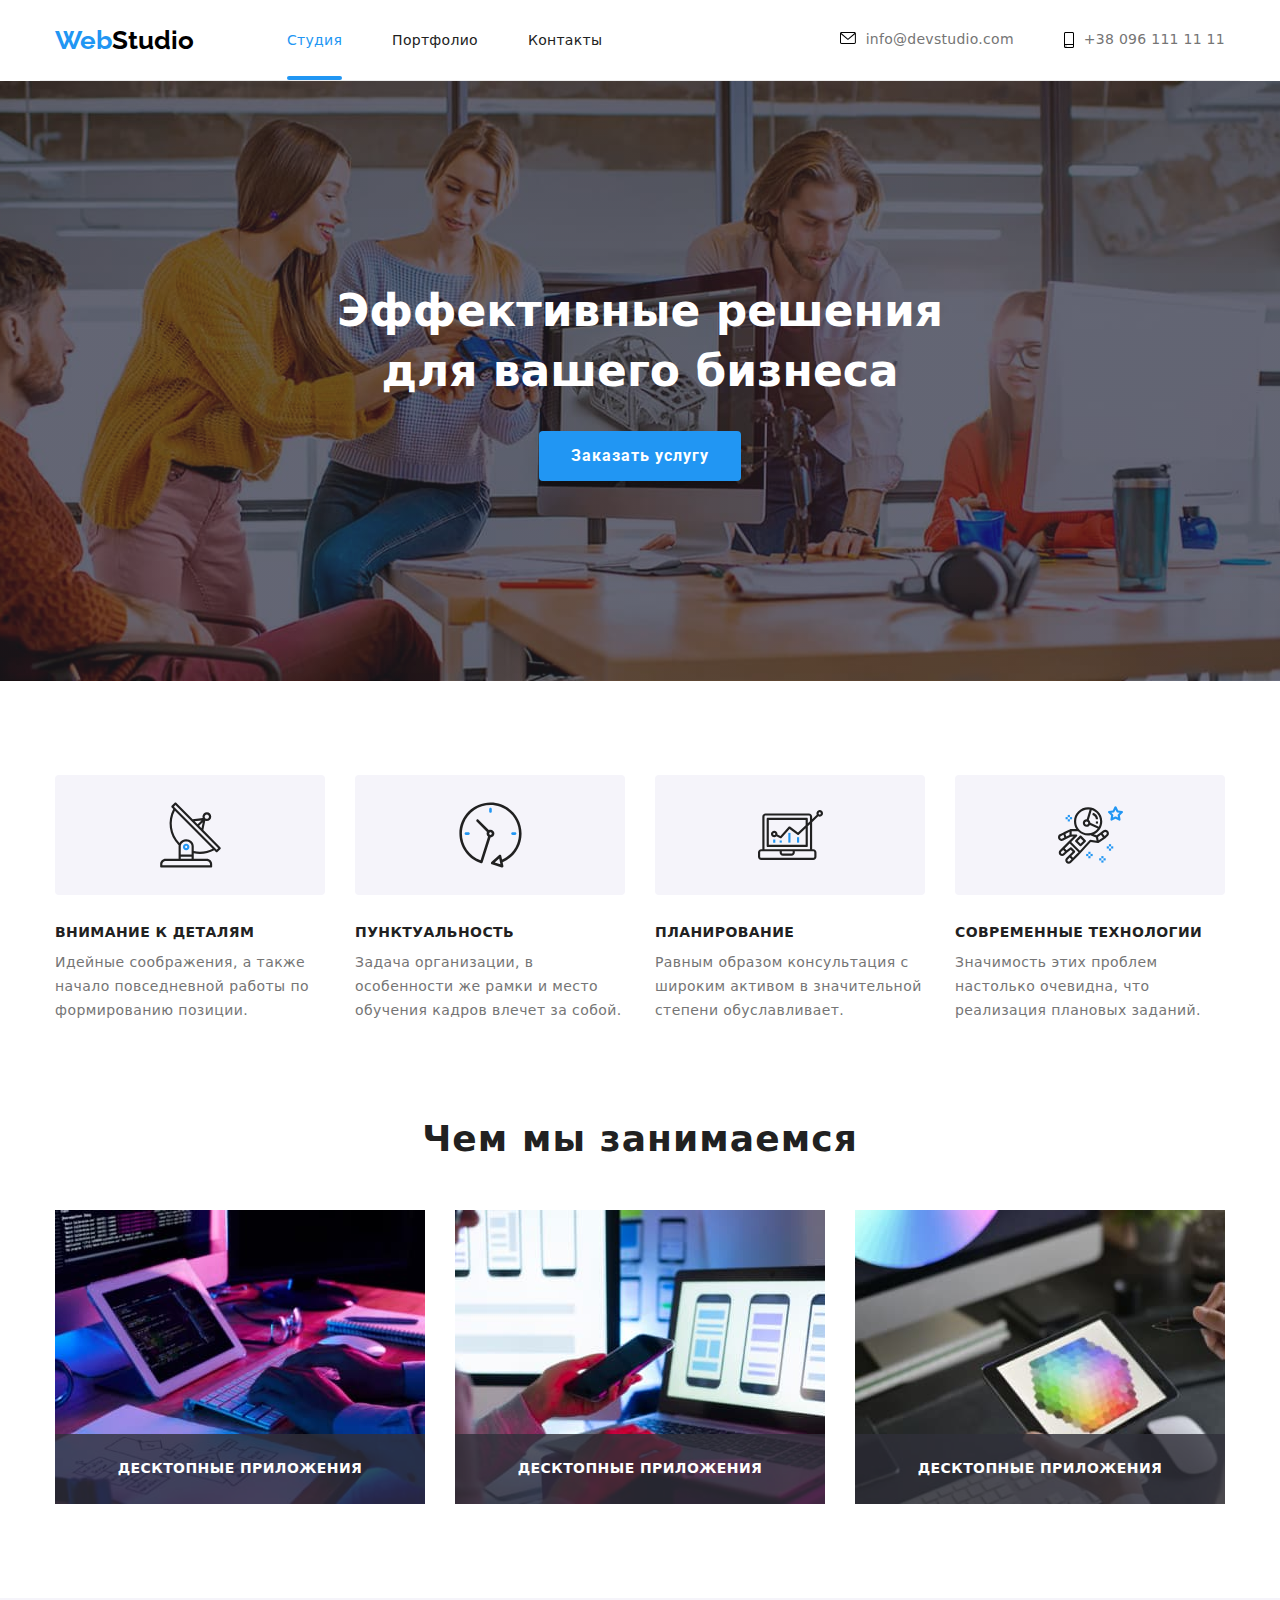
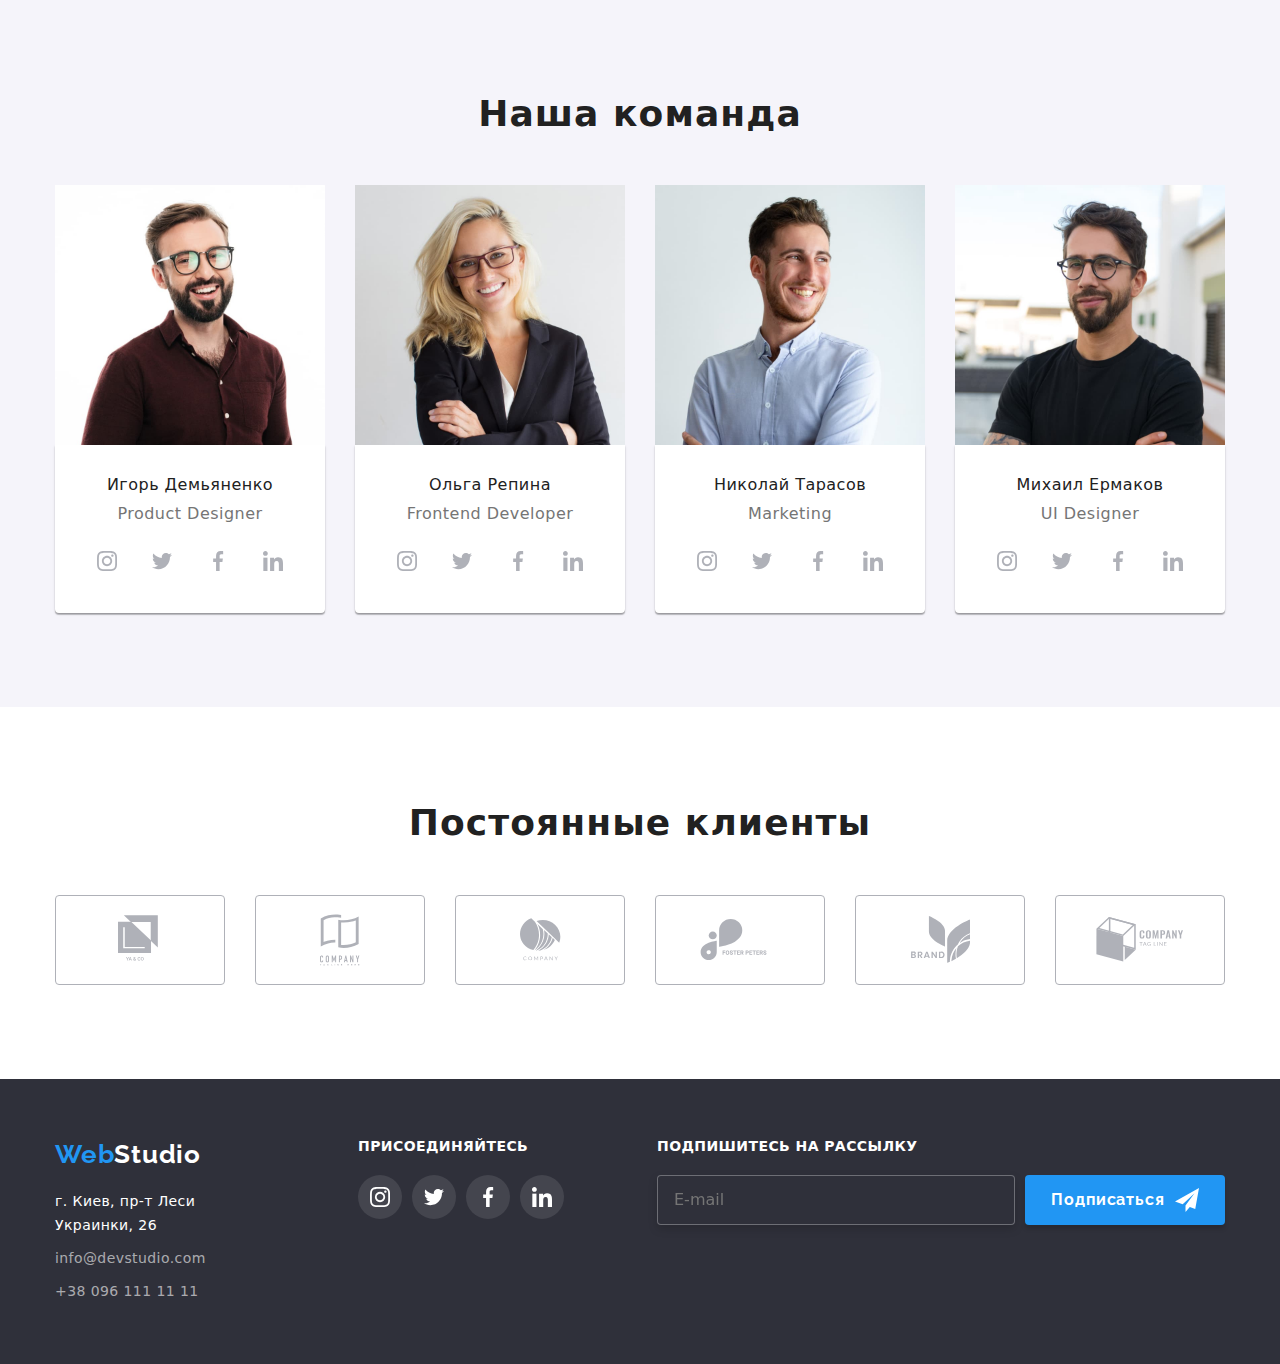
==== commit c991d66c: "все исправил" ====
--- a/index.html
+++ b/index.html
@@ -12,7 +12,7 @@
       href="https://fonts.googleapis.com/css2?family=Raleway:wght@700&family=Roboto:wght@400;500;700;900&display=swap"
       rel="stylesheet"
     />
-    <link rel="stylesheet" href="./css/style.css" />
+    <link rel="stylesheet" href="./css/main.min.css" />
   </head>
   <body>
     <!--Шапка сайта-->
--- a/css/main.min.css
+++ b/css/main.min.css
@@ -0,0 +1,8 @@
+:root{--primery-color-text: #757575;--title-text-color: #212121;--link-color: #212121;--bg-link-color: #f5f4fa;--hover-link-color: #ffffff;--bg-hover-link-color: #2196f3;--accent-color: #2196f3}.visually-hidden{position:absolute !important;clip:rect(1px 1px 1px 1px);clip:rect(1px, 1px, 1px, 1px);padding:0 !important;border:0 !important;height:1px !important;width:1px !important;overflow:hidden}.is-hidden{opacity:0;pointer-events:none}body{background-color:#ffffff;color:var(--primery-color-text);font-family:'Roboto', sans-serif;font-style:normal}h1,h2,h3,h4,h5,h6,p{margin:0}ul,ol{margin:0;padding:0}img{display:block}button{cursor:pointer;font-family:inherit;color:var(--link-color);background:var(--bg-link-color);font-family:'Roboto', sans-serif;border:0px}li{list-style:none}.link{text-decoration:none}.list{list-style:none}a:hover{text-decoration:none}/*! modern-normalize v1.0.0 | MIT License | https://github.com/sindresorhus/modern-normalize */*,*::before,*::after{box-sizing:border-box}:root{-moz-tab-size:4;tab-size:4}html{line-height:1.15;-webkit-text-size-adjust:100%}body{margin:0}body{font-family:system-ui,-apple-system,"Segoe UI",Roboto,Helvetica,Arial,sans-serif,"Apple Color Emoji","Segoe UI Emoji"}hr{height:0;color:inherit}abbr[title]{text-decoration:underline dotted}b,strong{font-weight:bolder}code,kbd,samp,pre{font-family:ui-monospace,+ SFMono-Regular,+ Consolas,+ 'Liberation Mono',+ Menlo,+ monospace;font-size:1em}small{font-size:80%}sub,sup{font-size:75%;line-height:0;position:relative;vertical-align:baseline}sub{bottom:-0.25em}sup{top:-0.5em}table{text-indent:0;border-color:inherit}button,input,optgroup,select,textarea{font-family:inherit;font-size:100%;line-height:1.15;margin:0}button,select{text-transform:none}button,[type='button'],[type='reset'],[type='submit']{-webkit-appearance:button}::-moz-focus-inner{border-style:none;padding:0}:-moz-focusring{outline:1px dotted ButtonText}:-moz-ui-invalid{box-shadow:none}legend{padding:0}progress{vertical-align:baseline}::-webkit-inner-spin-button,::-webkit-outer-spin-button{height:auto}[type='search']{-webkit-appearance:textfield;outline-offset:-2px}::-webkit-search-decoration{-webkit-appearance:none}::-webkit-file-upload-button{-webkit-appearance:button;font:inherit}summary{display:list-item}.backdrop{position:fixed;top:0;left:0;width:100vw;height:100vh;background-color:rgba(0,0,0,0.5);transition:all 500ms linear}.modal{background-color:#FFFFFF;position:absolute;top:50%;left:50%;transform:translate(-50%, -50%);width:528px;height:581px;background:#FFFFFF;box-shadow:0px 1px 3px rgba(0,0,0,0.12),0px 1px 1px rgba(0,0,0,0.14),0px 2px 1px rgba(0,0,0,0.2);border-radius:4px}.modal-close-btn{position:absolute;top:8px;right:8px;width:30px;height:30px;background-color:#FFFFFF;border:1px solid rgba(0,0,0,0.1);border-radius:50%;cursor:pointer;display:flex;justify-content:center;align-items:center}.modal-close-btn:hover,.modal-close-btn:focus{fill:var(--bg-hover-link-color)}.is-hidden{opacity:0;pointer-events:none}.modal-text{font-size:20px;line-height:23px;text-align:center;letter-spacing:0.03em;margin-bottom:12px;color:#212121}.backdrop{position:fixed;top:0;left:0;width:100vw;height:100vh;background-color:rgba(0,0,0,0.5);transition:all 500ms linear}.modal{position:absolute;top:50%;left:50%;transform:translate(-50%, -50%);width:528px;height:581px;background-color:#ffffff;box-shadow:0px 1px 3px rgba(0,0,0,0.12),0px 1px 1px rgba(0,0,0,0.14),0px 2px 1px rgba(0,0,0,0.2);border-radius:4px;padding:40px}.modal-close-btn{position:absolute;top:8px;right:8px;width:30px;height:30px;background-color:#FFFFFF;border:1px solid rgba(0,0,0,0.1);border-radius:50%;cursor:pointer;display:flex;justify-content:center;align-items:center;cursor:pointer}.modal-form{display:flex;flex-direction:column}.modal-form-field{margin:5px;font-family:Roboto;font-style:normal;font-weight:normal;font-size:12px;line-height:1.7;letter-spacing:0.01em;color:#757575}.modal-form-input{width:100%;height:40px;border:1px solid rgba(33,33,33,0.2);border-radius:4px;padding-left:42px;transition:border-color 250ms linear}.modal-form-input:focus{outline:none;border-color:var(--accent-color)}.modal-form-input-wrapper{display:block;position:relative;margin-top:4px}.modal-form-icon{position:absolute;top:50%;left:12px;transform:translateY(-50%);display:block;width:13px;height:13px;transition:background-color 250ms linear}.modal-form-input:focus+.modal-form-icon,.modal-form-input:hover+.modal-form-icon{fill:var(--bg-hover-link-color)}.modal-form-message{width:100%;height:120px;border:1px solid rgba(33,33,33,0.2);border-radius:4px;padding:12px 16px;resize:none;transition:border-color 250ms linear}.modal-form-message:focus{outline:none;border-color:var(--accent-color)}.modal-form-term-desc{display:flex;align-items:center;font-style:400;font-weight:400;font-size:14px;line-height:1.7;letter-spacing:0.03em;color:#757575}.box-all a{font-style:400;font-weight:400;font-size:14px;line-height:1.1;letter-spacing:0.03em}.modal-form-term-desc-link{margin-left:5px;color:var(--accent-color);font-style:400;font-weight:400;font-size:14px;line-height:1.1;letter-spacing:0.03em}.modal-form-term:checked+.modal-form-term-desc::before{background:#2196F3 url(../svg/galochka.svg);outline:none;background-repeat:no-repeat}.modal-form-term-desc::before{display:block;content:"";height:16px;width:16px;outline:1px solid #000000;margin-right:10px}.modal-form-btn{font-style:normal;font-weight:700;font-size:16px;line-height:1.87;letter-spacing:0.06em;color:var(--hover-link-color);background:var(--accent-color);box-shadow:0px 4px 4px rgba(0,0,0,0.15);border:0px;border-radius:4px;width:200px;height:50px;transition:all 250ms cubic-bezier(0.4, 0, 0.2, 1);display:flex;justify-content:center;align-items:center;margin:30px auto 0}.box-all{display:flex;justify-content:center;align-items:center}.container{width:1200px;margin:0 auto;padding:0 15px;box-sizing:border-box}.page-header .container{display:flex;justify-content:space-between;align-items:center;border-bottom:1px solid #ECECEC}.auth-nav .icon{display:flex;margin-right:10px}.auth-nav .link{display:flex}.container .header-nav{display:flex;align-items:center}.auth-nav .auth-nav-item{display:flex}.site-nav-item:not(:last-child){margin-right:50px}.auth-nav-item:not(:first-child){margin-left:50px}.page-header .header-nav{display:flex}.page-header .site-nav{display:flex}.page-header .auth-nav{display:flex}.site-nav-item{position:relative;padding:31px 0}.site-nav-item.active::after{content:"";position:absolute;bottom:0;left:0;width:100%;height:4px;background-color:#2196f3;border-radius:4px}.page-header .logo{color:#2196f3;font-family:"Raleway", sans-serif;font-weight:bold;font-size:26px;line-height:1.19;margin-right:93px}.page-header .logo span{color:black;font-family:"Raleway", sans-serif}.site-nav .link{color:var(--link-color);font-weight:500;font-size:14px;line-height:1.06;letter-spacing:0.02em}.site-nav .link:hover,.site-nav .link:focus{color:var(--accent-color)}.site-nav .link.current{color:var(--accent-color)}.auth-nav .link{color:#757575;font-weight:500;font-size:14px;line-height:1.06;letter-spacing:0.02em}.auth-nav .link:hover,.auth-nav .link:focus{color:var(--accent-color);fill:var(--accent-color)}.hero-section{background-color:#2f303a;background-image:linear-gradient(rgba(47,48,58,0.4), rgba(47,48,58,0.4)),url("../imeges/bg-hero.jpg");background-repeat:no-repeat;background-position:center}.hero-section .container{padding-top:200px;padding-bottom:200px}.container .button.primary{display:block;margin-top:30px;margin-left:auto;margin-right:auto}.hero-section .hero-title{font-style:normal;font-weight:900;font-size:44px;line-height:1.36;text-align:center;color:#ffffff}.button.primary{font-family:"Roboto", sans-serif;font-style:normal;font-weight:700;font-size:16px;line-height:1.87;letter-spacing:0.06em;color:var(--hover-link-color);background:var(--accent-color);box-shadow:0px 4px 4px rgba(0,0,0,0.15);border:0px;border-radius:4px;padding:10px 32px;transition:all 250ms cubic-bezier(0.4, 0, 0.2, 1)}.section-work .section-work-box{display:flex;justify-content:center;align-items:center;width:270px;height:120px;background:#F5F4FA;border-radius:4px;margin-bottom:30px}.section-work .container{padding-bottom:94px;padding-top:94px}.section-work .section-work.list{display:flex;justify-content:space-between;align-items:center}.section-work .section-work.item{width:270px}.section-work .subtitle{font-weight:700;font-size:14px;line-height:1.14;letter-spacing:0.03em;text-transform:uppercase;color:var(--title-text-color);margin-bottom:10px}.section-work .text{font-size:14px;line-height:1.71;letter-spacing:0.03em;color:var(--primery-color-text)}.box-title{position:absolute;padding:27px 0;color:#FFFFFF;background:rgba(47,48,58,0.8);width:100%;bottom:0}.section-description .description-list{display:flex;justify-content:space-between;padding-bottom:94px}.section-description .description-list-item{position:relative}.box-title-text{font-weight:700;font-size:14px;line-height:1.14;text-align:center;letter-spacing:0.03em;text-transform:uppercase}.section-description .title{font-weight:700;font-size:36px;line-height:1.2;text-align:center;letter-spacing:0.03em;color:var(--title-text-color);margin-bottom:50px}.section-teem{background-color:#F5F4FA}.section-teem .container{padding-top:94px;padding-bottom:94px}.section-teem .teem-list-wrapper{background:#FFFFFF;box-shadow:0px 1px 3px rgba(0,0,0,0.12),0px 1px 1px rgba(0,0,0,0.14),0px 2px 1px rgba(0,0,0,0.2);border-radius:0px 0px 4px 4px}.section-teem .teem-list-wrapper{padding:30px}.teem-list-wrapper .icon{fill:#afb1b8}.teem-list-wrapper .list{display:flex;justify-content:space-between}.teem-list-wrapper .item:hover .icon{fill:#FFFFFF}.teem-list-wrapper .link:hover{background-color:var(--accent-color)}.teem-list-wrapper .link:focus{background-color:var(--accent-color)}.teem-list-wrapper .item:focus .icon{fill:#FFFFFF}.teem-list-wrapper .link{display:flex;width:44px;height:44px;justify-content:center;align-items:center;border-radius:50%;transition:all 250ms cubic-bezier(0.4, 0, 0.2, 1)}.section-teem .teem-list{display:flex;justify-content:space-between;flex-wrap:wrap}.section-teem .title{font-weight:700;font-size:36px;line-height:1.2;text-align:center;letter-spacing:0.03em;color:var(--title-text-color);margin-bottom:50px}.section-teem .subtitle{font-weight:500;font-size:16px;line-height:1.2;letter-spacing:0.03em;color:var(--title-text-color);margin-bottom:10px;text-align:center}.section-teem .text{font-weight:400;font-size:16px;line-height:1.2;letter-spacing:0.03em;color:var(--primery-color-text);text-align:center;margin-bottom:16px}.section-clients .list{display:flex;justify-content:space-between}.section-clients .icon{fill:#afb1b8;transition:all 250ms cubic-bezier(0.4, 0, 0.2, 1)}.section-clients .link:hover,.section-clients .link:focus{border:1px solid var(--accent-color)}.section-clients .link:hover .icon,.section-clients .link:focus .icon{fill:var(--accent-color)}.section-clients .link{display:flex;width:170px;height:90px;justify-content:center;align-items:center;border:1px solid #AFB1B8;border-radius:4px;transition:all 250ms cubic-bezier(0.4, 0, 0.2, 1)}.section-clients .container{margin-bottom:94px;margin-top:94px}.section-clients .title{font-weight:700;font-size:36px;line-height:1.2;text-align:center;letter-spacing:0.03em;color:var(--title-text-color);margin-bottom:50px}.page-footer{background:#2f303a}.page-footer .container{display:flex;padding-top:60px;padding-bottom:60px}.page-footer .address-box{margin-right:86px}.link-box .list{display:flex}.link-box .link{display:flex;display:flex;width:44px;height:44px;justify-content:center;align-items:center;background-color:rgba(255,255,255,0.1);border-radius:50%;transition:all 250ms cubic-bezier(0.4, 0, 0.2, 1)}.link-box .link:hover,.link-box .link:focus{background-color:var(--accent-color)}.link-box{margin-right:93px}.link-box .icon{fill:#FFFFFF}.link-box .item:not(:last-child){margin-right:10px}.link-box .text{font-weight:bold;font-size:14px;line-height:1.14;letter-spacing:0.03em;text-transform:uppercase;color:#FFFFFF;margin-bottom:20px}.page-footer .auth-nav.item:not(:last-child){margin-bottom:9px}.page-footer .address-footer{font-style:normal;font-size:14px;line-height:1.71;letter-spacing:0.03em;color:#ffffff;margin-bottom:9px}.page-footer .link{font-size:14px;line-height:1.71;letter-spacing:0.03em;color:rgba(255,255,255,0.6)}.auth-nav-footer .link:hover,.auth-nav-footer .link:focus{color:var(--accent-color)}.page-footer .logo{display:block;font-family:"Raleway",+ sans-serif;font-weight:bold;font-size:26px;line-height:1.2;letter-spacing:0.03em;color:#2196f3;margin-bottom:20px}.page-footer span{color:#ffffff;font-family:"Raleway", sans-serif}.footer-mail{position:relative;border-radius:4px}.footer-mail-text{padding-bottom:20px;font-weight:bold;font-size:14px;line-height:1.14;letter-spacing:0.03em;text-transform:uppercase;color:#FFFFFF}.footer-form-btn{font-style:normal;font-weight:700;font-size:16px;line-height:1.87;letter-spacing:0.06em;color:var(--hover-link-color);background:var(--accent-color);box-shadow:0px 4px 4px rgba(0,0,0,0.15);border:0px;border-radius:4px;width:200px;height:50px;transition:all 250ms cubic-bezier(0.4, 0, 0.2, 1);display:flex;justify-content:center;align-items:center}.footer-mail-imput{display:flex;overflow:hidden;border:1px solid rgba(255,255,255,0.3);box-sizing:border-box;filter:drop-shadow(0px 4px 4px rgba(0,0,0,0.15));border-radius:4px;background:#2F303A;width:358px;height:50px;padding-left:16px}.footer-mail-imput-button{display:flex;margin-right:10px}.footer-form-imput{display:flex;justify-content:center;align-items:center}.icon-footer-btn{margin-left:10px}
+/*# sourceMappingURL=main.min.css.map */